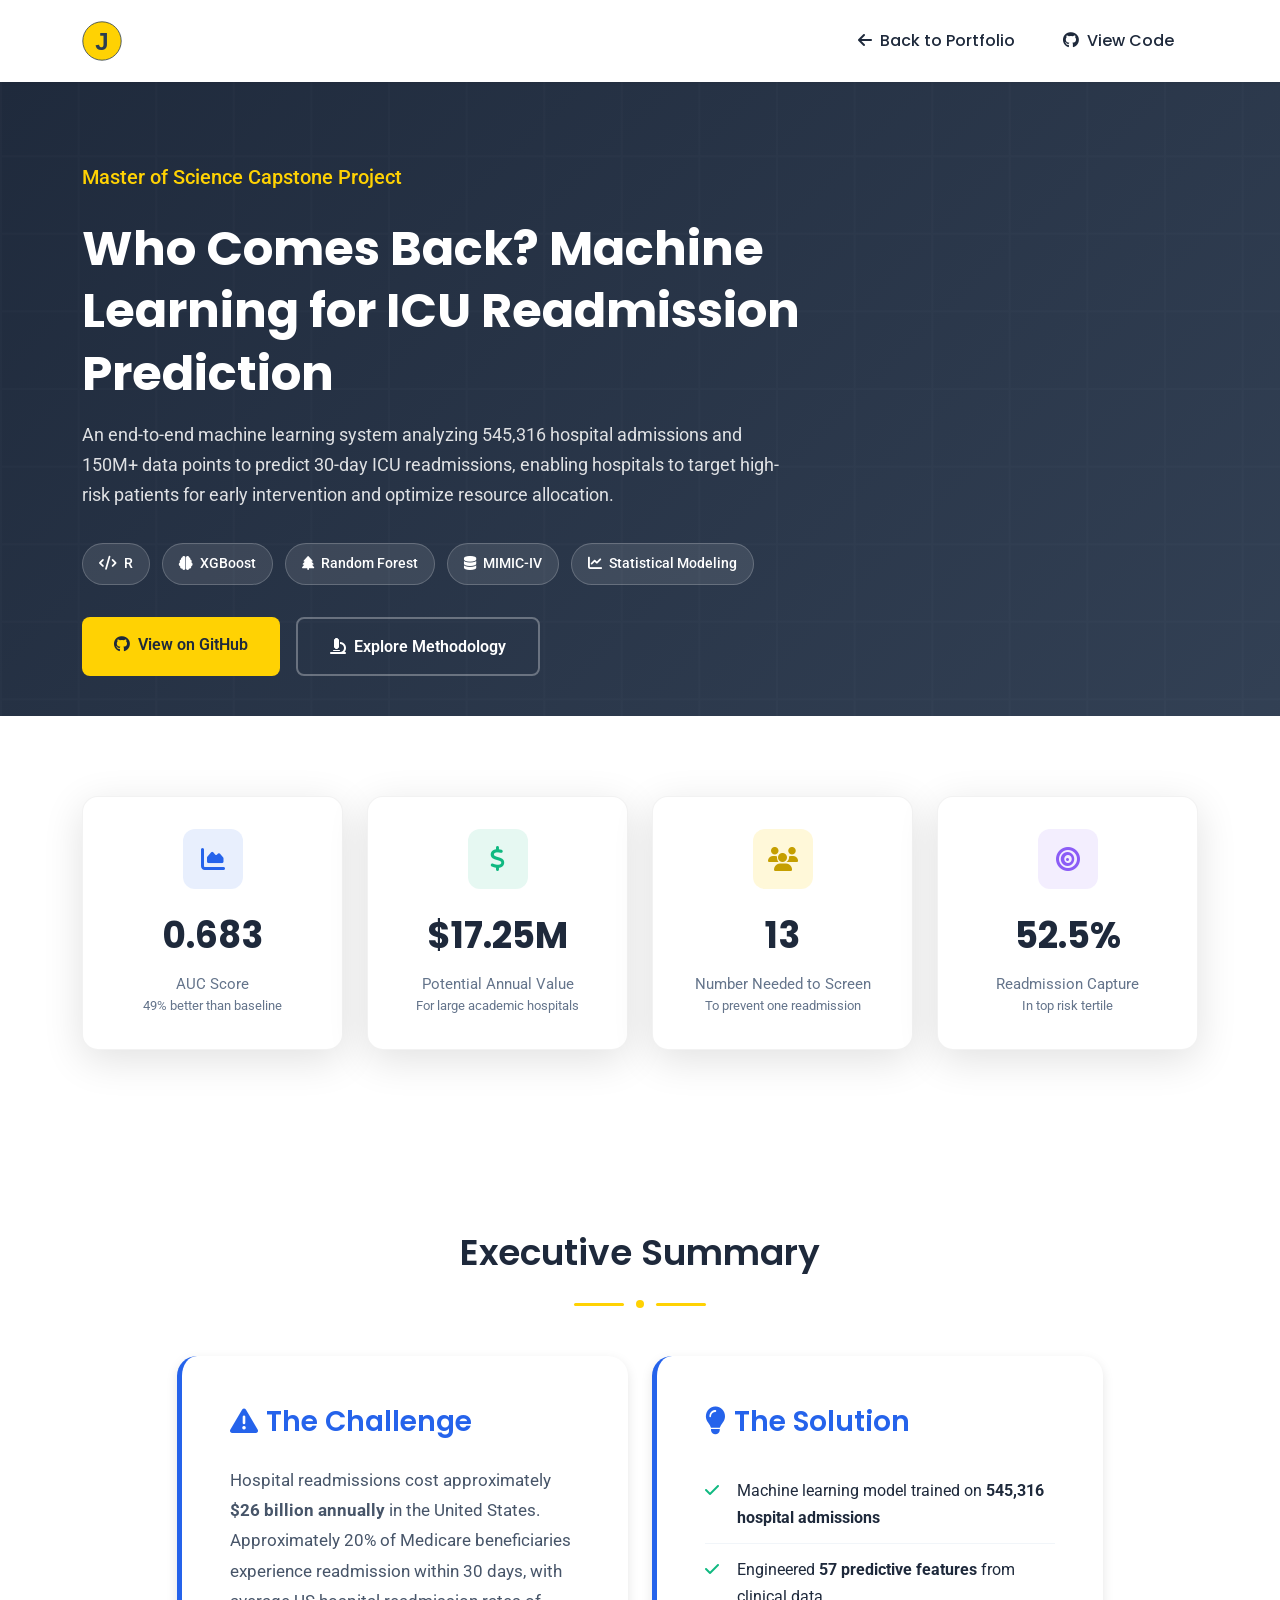
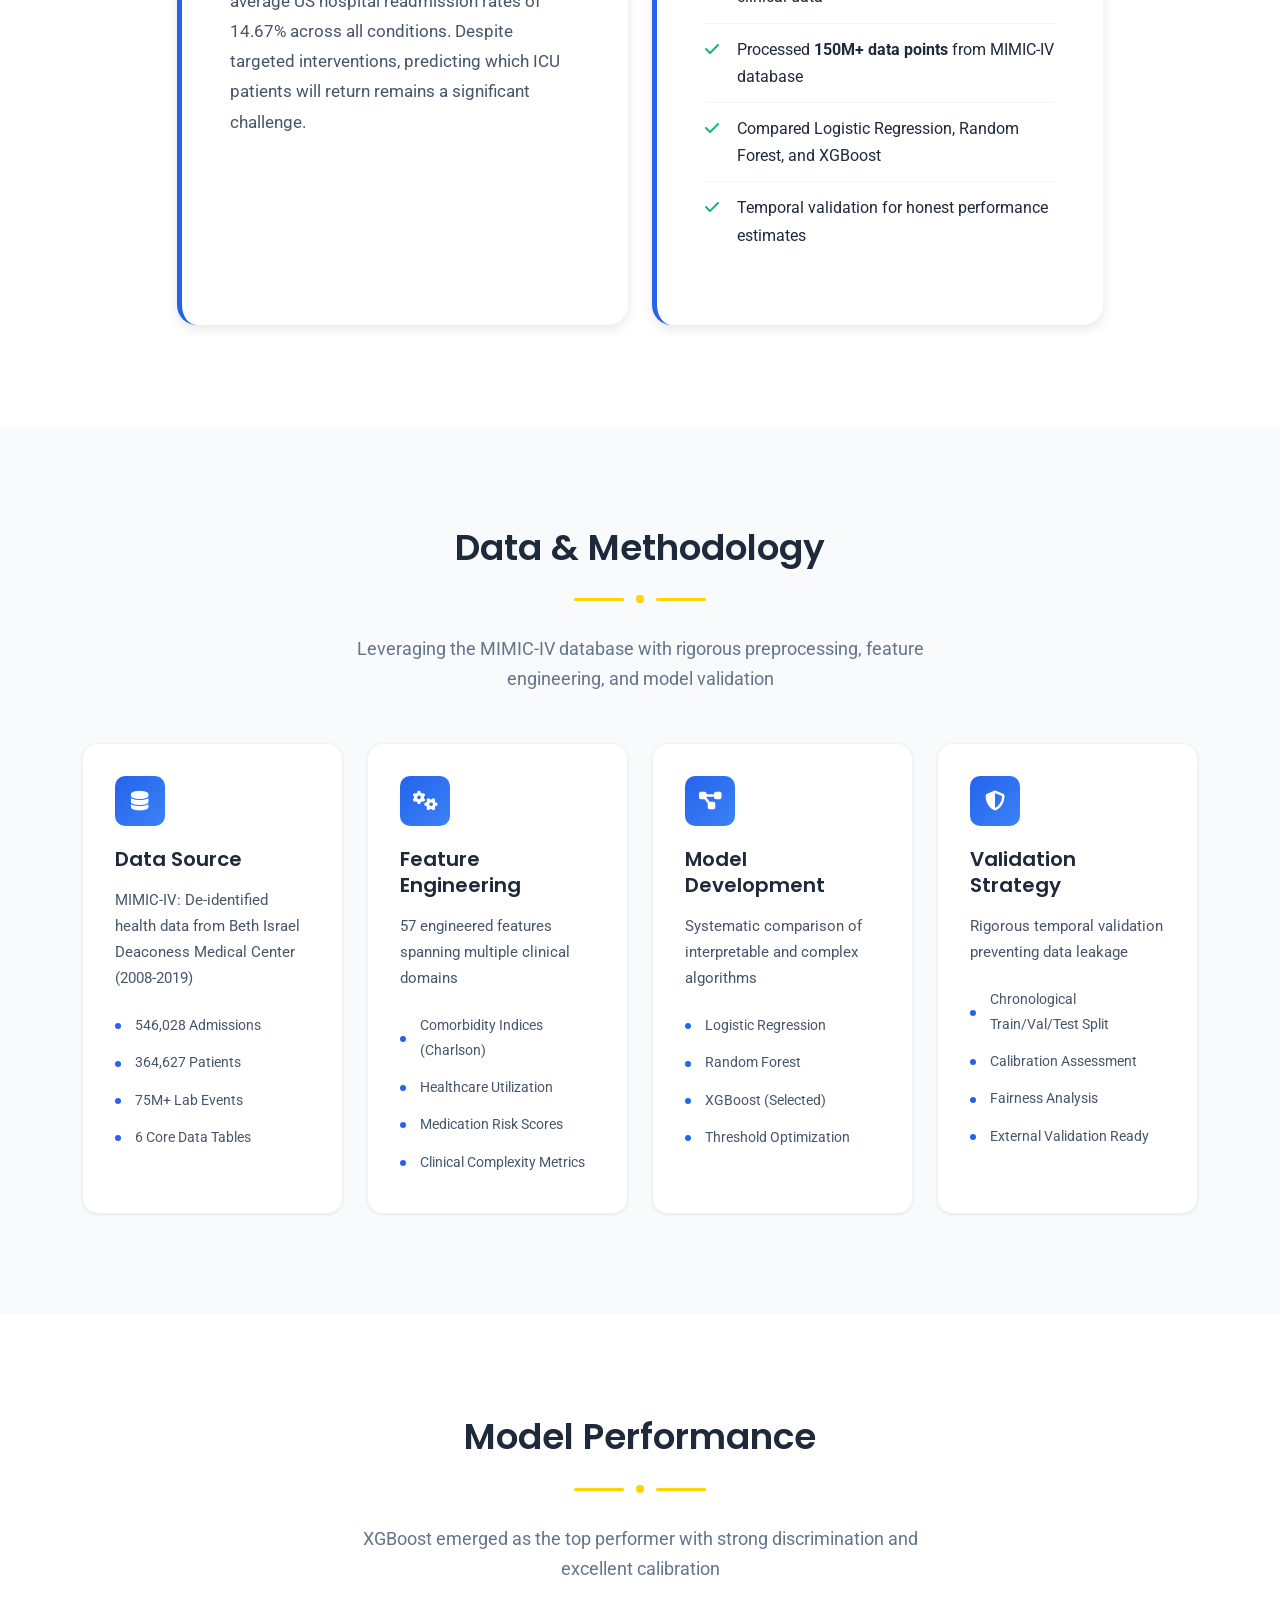
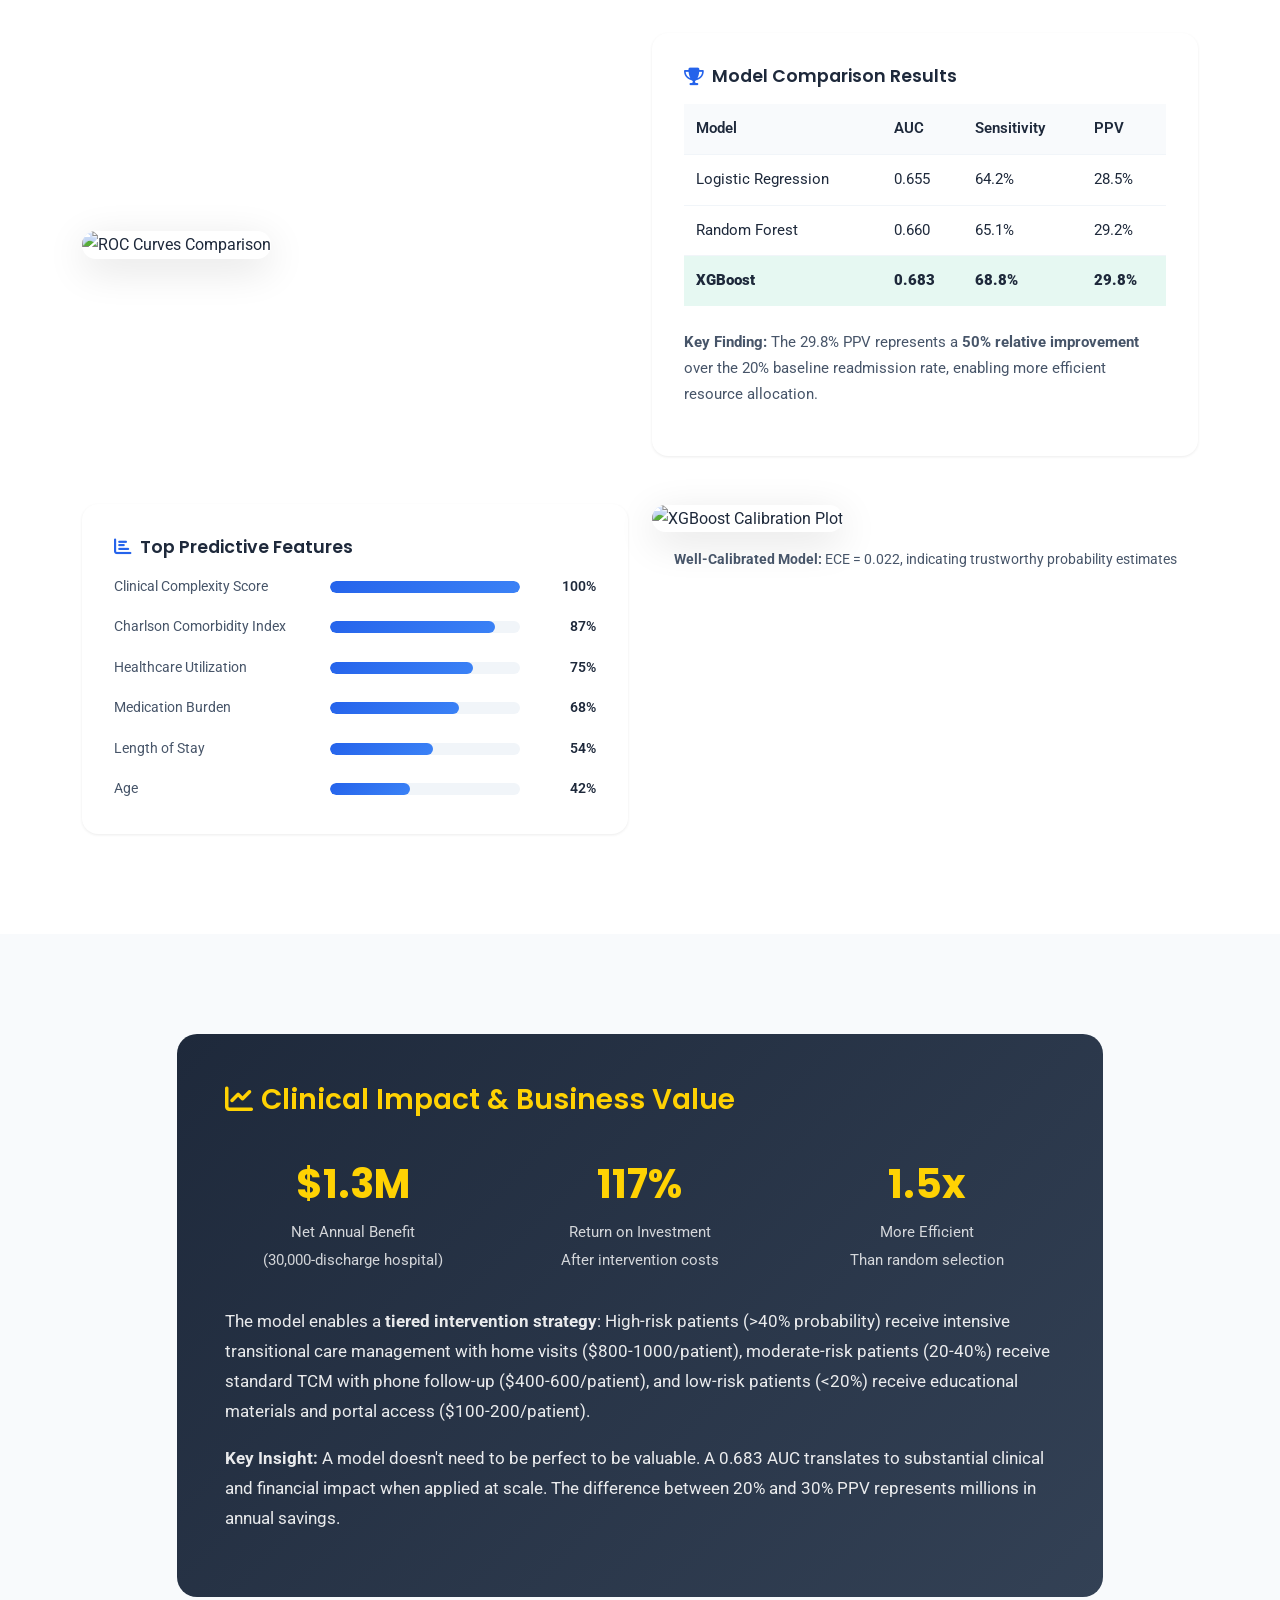
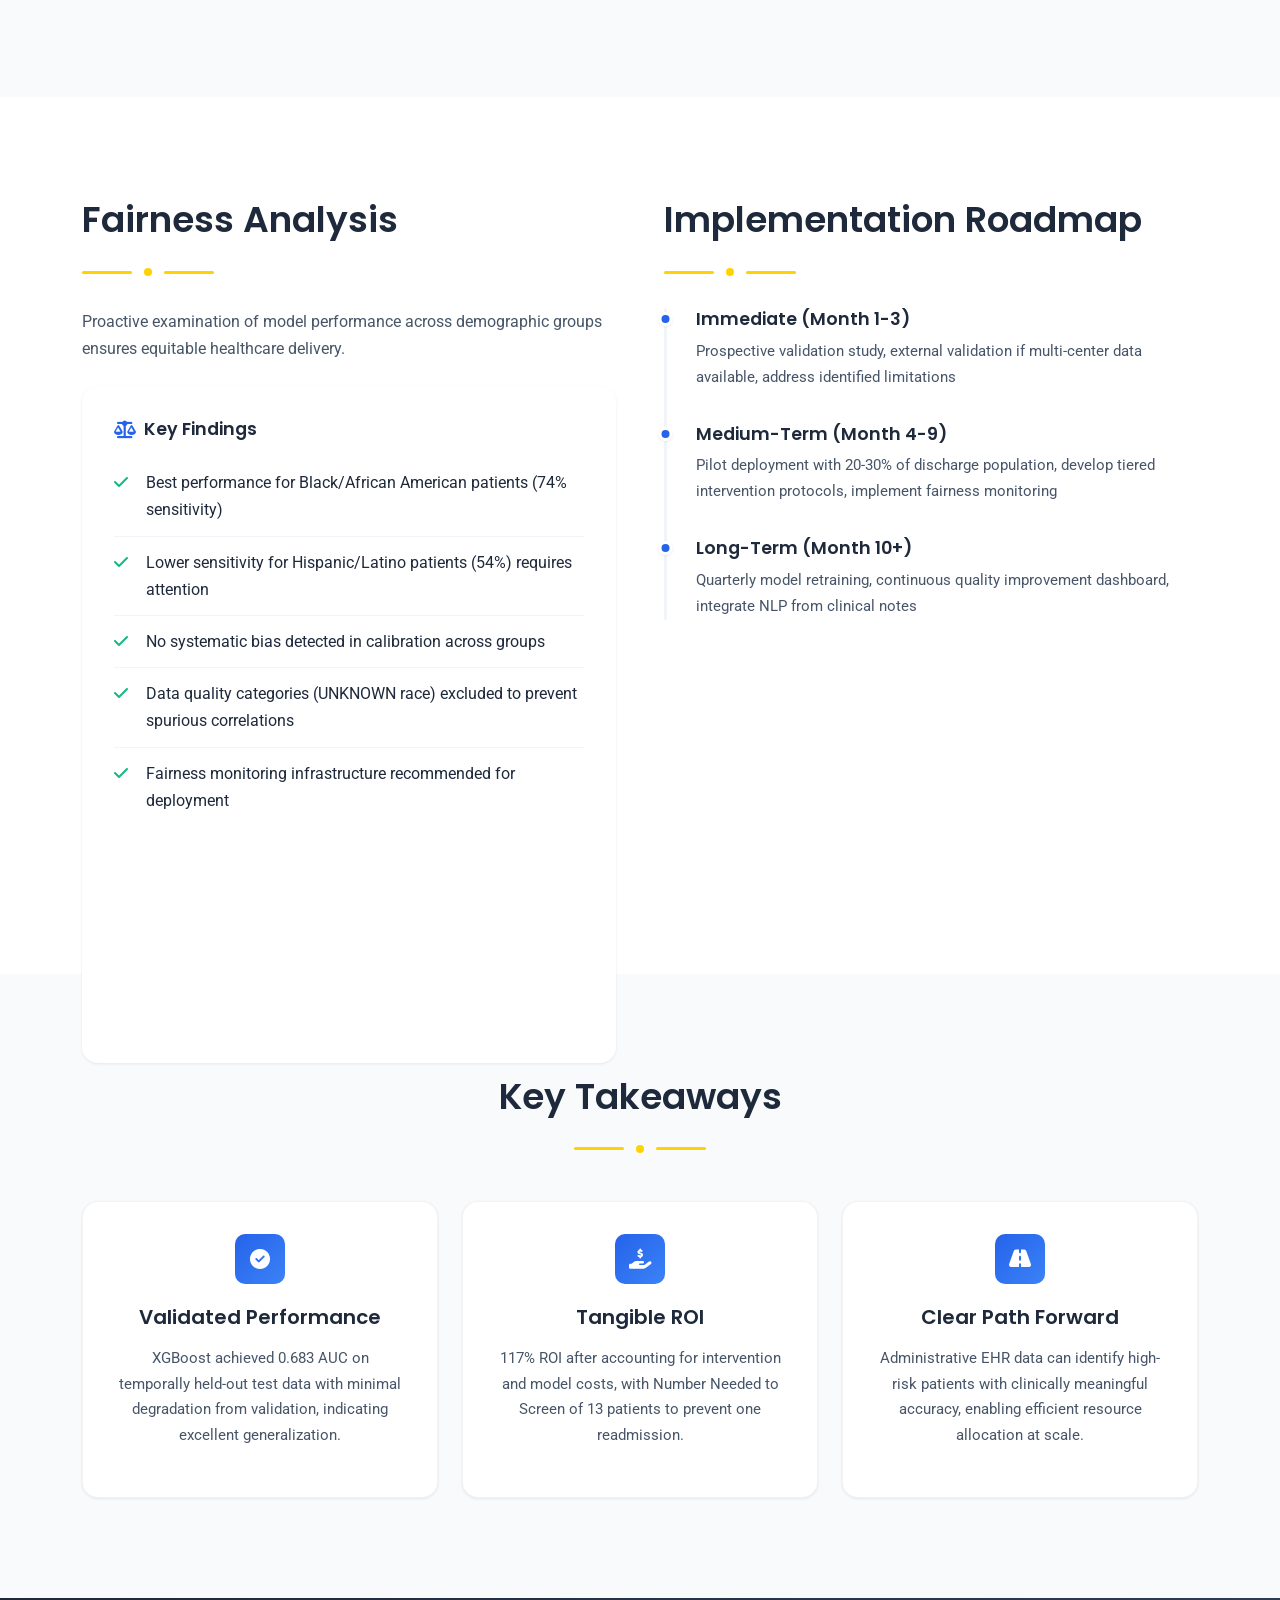
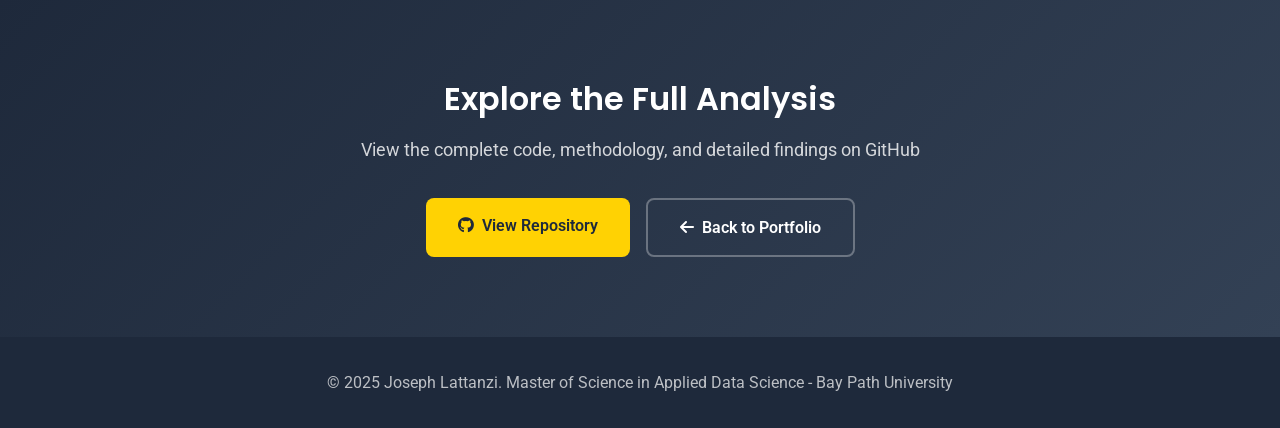
==== icu-readmission.html @ b8574293 "Portfolio site with all projects ICU Readmission Prediction, NFL Survivor Pool Optimizer, Box Box F1" ====
<!DOCTYPE html>
<html lang="en">
  <head>
    <meta charset="utf-8" />
    <meta name="viewport" content="width=device-width, initial-scale=1, shrink-to-fit=no" />
    <meta name="description" content="Machine Learning for ICU Readmission Prediction - A comprehensive analysis using MIMIC-IV data to predict 30-day hospital readmissions with XGBoost, delivering $17.25M potential annual value.">
    <meta name="author" content="Joseph Lattanzi">
    <link rel="icon" type="image/svg+xml" href="logo.svg" />
    <title>ICU Readmission Prediction | Joseph Lattanzi</title>

    <!-- Bootstrap CSS -->
    <link href="https://cdn.jsdelivr.net/npm/bootstrap@5.3.0/dist/css/bootstrap.min.css" rel="stylesheet" />

    <!-- Font Awesome -->
    <link rel="stylesheet" href="https://cdnjs.cloudflare.com/ajax/libs/font-awesome/6.4.0/css/all.min.css" />

    <!-- Google Fonts -->
    <link href="https://fonts.googleapis.com/css2?family=Poppins:wght@400;500;600;700&family=Roboto:wght@300;400;500&display=swap" rel="stylesheet" />

    <style>
      :root {
        --primary-color: #ffd203;
        --secondary-color: #2563eb;
        --accent-color: #10b981;
        --text-dark: #1e293b;
        --text-medium: #475569;
        --text-light: #64748b;
        --bg-light: #f8fafc;
        --bg-gray: #f1f5f9;
        --white: #ffffff;
        --gradient-primary: linear-gradient(135deg, #1e293b 0%, #334155 100%);
        --gradient-accent: linear-gradient(135deg, #2563eb 0%, #3b82f6 100%);
        --shadow-sm: 0 1px 3px rgba(0,0,0,0.08);
        --shadow-md: 0 4px 12px rgba(0,0,0,0.1);
        --shadow-lg: 0 10px 40px rgba(0,0,0,0.12);
        --transition: all 0.3s ease;
      }

      * {
        margin: 0;
        padding: 0;
        box-sizing: border-box;
      }

      body {
        font-family: 'Roboto', sans-serif;
        font-size: 16px;
        line-height: 1.7;
        color: var(--text-dark);
        background-color: var(--white);
      }

      h1, h2, h3, h4, h5, h6 {
        font-family: 'Poppins', sans-serif;
        font-weight: 600;
        line-height: 1.3;
      }

      a {
        text-decoration: none;
        color: var(--secondary-color);
        transition: var(--transition);
      }

      a:hover {
        color: var(--primary-color);
      }

      /* Navigation */
      .navbar {
        padding: 1rem 0;
        background: var(--white);
        box-shadow: var(--shadow-sm);
        position: fixed;
        width: 100%;
        top: 0;
        z-index: 1000;
      }

      .navbar-brand img {
        height: 40px;
      }

      .nav-link {
        font-family: 'Poppins', sans-serif;
        font-weight: 500;
        color: var(--text-dark) !important;
        margin: 0 0.5rem;
        padding: 0.5rem 1rem !important;
        border-radius: 8px;
        transition: var(--transition);
      }

      .nav-link:hover {
        background: var(--bg-light);
        color: var(--secondary-color) !important;
      }

      /* Hero Section */
      .hero {
        background: var(--gradient-primary);
        padding: 160px 0 100px;
        position: relative;
        overflow: hidden;
      }

      .hero::before {
        content: '';
        position: absolute;
        top: 0;
        left: 0;
        right: 0;
        bottom: 0;
        background: url('data:image/svg+xml,<svg xmlns="http://www.w3.org/2000/svg" viewBox="0 0 100 100"><defs><pattern id="grid" width="10" height="10" patternUnits="userSpaceOnUse"><path d="M 10 0 L 0 0 0 10" fill="none" stroke="rgba(255,255,255,0.03)" stroke-width="0.5"/></pattern></defs><rect width="100" height="100" fill="url(%23grid)"/></svg>');
        opacity: 0.5;
      }

      .hero-content {
        position: relative;
        z-index: 1;
      }

      .hero h1 {
        font-size: 3rem;
        font-weight: 700;
        color: var(--white);
        margin-bottom: 1rem;
      }

      .hero .subtitle {
        font-size: 1.25rem;
        color: var(--primary-color);
        font-weight: 500;
        margin-bottom: 1.5rem;
      }

      .hero p {
        font-size: 1.1rem;
        color: rgba(255,255,255,0.85);
        max-width: 700px;
        margin-bottom: 2rem;
      }

      .tech-badges {
        display: flex;
        flex-wrap: wrap;
        gap: 0.75rem;
        margin-bottom: 2rem;
      }

      .tech-badge {
        background: rgba(255,255,255,0.1);
        border: 1px solid rgba(255,255,255,0.2);
        color: var(--white);
        padding: 0.5rem 1rem;
        border-radius: 50px;
        font-size: 0.875rem;
        font-weight: 500;
      }

      .hero-buttons {
        display: flex;
        flex-wrap: wrap;
        gap: 1rem;
      }

      .btn-primary-custom {
        background: var(--primary-color);
        color: var(--text-dark);
        padding: 0.875rem 2rem;
        border-radius: 8px;
        font-weight: 600;
        border: none;
        transition: var(--transition);
      }

      .btn-primary-custom:hover {
        background: #e6bd00;
        color: var(--text-dark);
        transform: translateY(-2px);
        box-shadow: 0 4px 12px rgba(255,210,3,0.4);
      }

      .btn-outline-custom {
        background: transparent;
        color: var(--white);
        padding: 0.875rem 2rem;
        border-radius: 8px;
        font-weight: 600;
        border: 2px solid rgba(255,255,255,0.3);
        transition: var(--transition);
      }

      .btn-outline-custom:hover {
        background: rgba(255,255,255,0.1);
        color: var(--white);
        border-color: rgba(255,255,255,0.5);
      }

      /* Key Metrics Section */
      .metrics-section {
        padding: 80px 0;
        background: var(--white);
        margin-top: -60px;
        position: relative;
        z-index: 10;
      }

      .metrics-grid {
        display: grid;
        grid-template-columns: repeat(4, 1fr);
        gap: 1.5rem;
      }

      .metric-card {
        background: var(--white);
        border-radius: 16px;
        padding: 2rem;
        text-align: center;
        box-shadow: var(--shadow-lg);
        transition: var(--transition);
        border: 1px solid rgba(0,0,0,0.05);
      }

      .metric-card:hover {
        transform: translateY(-5px);
        box-shadow: 0 20px 50px rgba(0,0,0,0.15);
      }

      .metric-icon {
        width: 60px;
        height: 60px;
        border-radius: 12px;
        display: flex;
        align-items: center;
        justify-content: center;
        margin: 0 auto 1rem;
        font-size: 1.5rem;
      }

      .metric-icon.blue { background: rgba(37,99,235,0.1); color: var(--secondary-color); }
      .metric-icon.green { background: rgba(16,185,129,0.1); color: var(--accent-color); }
      .metric-icon.yellow { background: rgba(255,210,3,0.15); color: #c59f00; }
      .metric-icon.purple { background: rgba(139,92,246,0.1); color: #8b5cf6; }

      .metric-value {
        font-family: 'Poppins', sans-serif;
        font-size: 2.25rem;
        font-weight: 700;
        color: var(--text-dark);
        margin-bottom: 0.5rem;
      }

      .metric-label {
        font-size: 0.95rem;
        color: var(--text-light);
        line-height: 1.4;
      }

      /* Section Styles */
      .section {
        padding: 100px 0;
      }

      .section-alt {
        background: var(--bg-light);
      }

      .section-title {
        font-size: 2.25rem;
        color: var(--text-dark);
        margin-bottom: 1rem;
      }

      .section-subtitle {
        font-size: 1.1rem;
        color: var(--text-light);
        max-width: 600px;
        margin-bottom: 3rem;
      }

      .title-divider {
        display: flex;
        align-items: center;
        gap: 0.75rem;
        margin: 1.5rem 0 2rem;
      }

      .divider-line {
        width: 50px;
        height: 3px;
        background: var(--primary-color);
        border-radius: 2px;
      }

      .divider-dot {
        width: 8px;
        height: 8px;
        background: var(--primary-color);
        border-radius: 50%;
      }

      /* Executive Summary */
      .summary-card {
        background: var(--white);
        border-radius: 20px;
        padding: 3rem;
        box-shadow: var(--shadow-md);
        border-left: 5px solid var(--secondary-color);
      }

      .summary-card h3 {
        color: var(--secondary-color);
        margin-bottom: 1.5rem;
      }

      .summary-list {
        list-style: none;
        padding: 0;
      }

      .summary-list li {
        padding: 0.75rem 0;
        padding-left: 2rem;
        position: relative;
        border-bottom: 1px solid var(--bg-gray);
      }

      .summary-list li:last-child {
        border-bottom: none;
      }

      .summary-list li::before {
        content: '\f00c';
        font-family: 'Font Awesome 6 Free';
        font-weight: 900;
        position: absolute;
        left: 0;
        color: var(--accent-color);
      }

      /* Methodology Cards */
      .method-card {
        background: var(--white);
        border-radius: 16px;
        padding: 2rem;
        height: 100%;
        box-shadow: var(--shadow-sm);
        transition: var(--transition);
        border: 1px solid rgba(0,0,0,0.05);
      }

      .method-card:hover {
        box-shadow: var(--shadow-md);
        transform: translateY(-3px);
      }

      .method-icon {
        width: 50px;
        height: 50px;
        border-radius: 10px;
        display: flex;
        align-items: center;
        justify-content: center;
        margin-bottom: 1.25rem;
        font-size: 1.25rem;
        background: var(--gradient-accent);
        color: var(--white);
      }

      .method-card h4 {
        font-size: 1.25rem;
        margin-bottom: 1rem;
        color: var(--text-dark);
      }

      .method-card p {
        color: var(--text-medium);
        font-size: 0.95rem;
        margin-bottom: 1rem;
      }

      .method-list {
        list-style: none;
        padding: 0;
        margin: 0;
      }

      .method-list li {
        padding: 0.4rem 0;
        font-size: 0.9rem;
        color: var(--text-medium);
        padding-left: 1.25rem;
        position: relative;
      }

      .method-list li::before {
        content: '';
        position: absolute;
        left: 0;
        top: 50%;
        transform: translateY(-50%);
        width: 6px;
        height: 6px;
        border-radius: 50%;
        background: var(--secondary-color);
      }

      /* Results Section */
      .results-image {
        border-radius: 16px;
        box-shadow: var(--shadow-lg);
        width: 100%;
        transition: var(--transition);
      }

      .results-image:hover {
        transform: scale(1.02);
      }

      .results-card {
        background: var(--white);
        border-radius: 16px;
        padding: 2rem;
        box-shadow: var(--shadow-sm);
        height: 100%;
      }

      .results-card h4 {
        font-size: 1.1rem;
        color: var(--text-dark);
        margin-bottom: 1rem;
        display: flex;
        align-items: center;
        gap: 0.5rem;
      }

      .results-card h4 i {
        color: var(--secondary-color);
      }

      .comparison-table {
        width: 100%;
        border-collapse: collapse;
      }

      .comparison-table th,
      .comparison-table td {
        padding: 0.75rem;
        text-align: left;
        border-bottom: 1px solid var(--bg-gray);
        font-size: 0.95rem;
      }

      .comparison-table th {
        font-weight: 600;
        color: var(--text-dark);
        background: var(--bg-light);
      }

      .comparison-table tr:last-child td {
        border-bottom: none;
      }

      .comparison-table .highlight {
        background: rgba(16,185,129,0.1);
        font-weight: 600;
      }

      /* Business Value */
      .value-card {
        background: var(--gradient-primary);
        border-radius: 20px;
        padding: 3rem;
        color: var(--white);
      }

      .value-card h3 {
        color: var(--primary-color);
        margin-bottom: 2rem;
      }

      .value-stats {
        display: grid;
        grid-template-columns: repeat(3, 1fr);
        gap: 2rem;
        margin-bottom: 2rem;
      }

      .value-stat {
        text-align: center;
      }

      .value-stat .number {
        font-family: 'Poppins', sans-serif;
        font-size: 2.5rem;
        font-weight: 700;
        color: var(--primary-color);
        display: block;
      }

      .value-stat .label {
        font-size: 0.95rem;
        color: rgba(255,255,255,0.8);
      }

      .value-description {
        color: rgba(255,255,255,0.9);
        font-size: 1.05rem;
        line-height: 1.8;
      }

      /* Features Section */
      .feature-importance {
        display: flex;
        flex-direction: column;
        gap: 1rem;
      }

      .feature-item {
        display: flex;
        align-items: center;
        gap: 1rem;
      }

      .feature-bar-container {
        flex: 1;
        height: 12px;
        background: var(--bg-gray);
        border-radius: 6px;
        overflow: hidden;
      }

      .feature-bar {
        height: 100%;
        background: var(--gradient-accent);
        border-radius: 6px;
        transition: width 1s ease;
      }

      .feature-name {
        width: 200px;
        font-size: 0.9rem;
        color: var(--text-medium);
      }

      .feature-value {
        width: 60px;
        text-align: right;
        font-weight: 600;
        font-size: 0.9rem;
        color: var(--text-dark);
      }

      /* Timeline */
      .timeline {
        position: relative;
        padding-left: 2rem;
      }

      .timeline::before {
        content: '';
        position: absolute;
        left: 0;
        top: 0;
        bottom: 0;
        width: 3px;
        background: var(--bg-gray);
        border-radius: 3px;
      }

      .timeline-item {
        position: relative;
        padding-bottom: 2rem;
      }

      .timeline-item:last-child {
        padding-bottom: 0;
      }

      .timeline-item::before {
        content: '';
        position: absolute;
        left: -2rem;
        top: 0.25rem;
        width: 14px;
        height: 14px;
        border-radius: 50%;
        background: var(--secondary-color);
        border: 3px solid var(--white);
        box-shadow: var(--shadow-sm);
        transform: translateX(-5.5px);
      }

      .timeline-item h4 {
        font-size: 1.1rem;
        margin-bottom: 0.5rem;
        color: var(--text-dark);
      }

      .timeline-item p {
        color: var(--text-medium);
        font-size: 0.95rem;
        margin: 0;
      }

      /* CTA Section */
      .cta-section {
        background: var(--gradient-primary);
        padding: 80px 0;
        text-align: center;
      }

      .cta-section h2 {
        color: var(--white);
        font-size: 2rem;
        margin-bottom: 1rem;
      }

      .cta-section p {
        color: rgba(255,255,255,0.8);
        font-size: 1.1rem;
        margin-bottom: 2rem;
      }

      .cta-buttons {
        display: flex;
        justify-content: center;
        gap: 1rem;
        flex-wrap: wrap;
      }

      /* Footer */
      .footer {
        background: var(--text-dark);
        padding: 2rem 0;
        text-align: center;
      }

      .footer p {
        color: rgba(255,255,255,0.7);
        margin: 0;
      }

      /* Responsive */
      @media (max-width: 991px) {
        .hero h1 { font-size: 2.5rem; }
        .metrics-grid { grid-template-columns: repeat(2, 1fr); }
        .value-stats { grid-template-columns: 1fr; gap: 1.5rem; }
      }

      @media (max-width: 767px) {
        .hero { padding: 140px 0 80px; }
        .hero h1 { font-size: 2rem; }
        .hero p { font-size: 1rem; }
        .section { padding: 60px 0; }
        .section-title { font-size: 1.75rem; }
        .metrics-grid { grid-template-columns: 1fr; }
        .metric-card { padding: 1.5rem; }
        .metric-value { font-size: 1.75rem; }
        .summary-card { padding: 2rem; }
        .feature-name { width: 140px; font-size: 0.8rem; }
      }

      /* Scroll animations */
      .fade-in {
        opacity: 0;
        transform: translateY(20px);
        transition: opacity 0.6s ease, transform 0.6s ease;
      }

      .fade-in.visible {
        opacity: 1;
        transform: translateY(0);
      }
    </style>
  </head>

  <body>
    <!-- Navigation -->
    <nav class="navbar navbar-expand-lg">
      <div class="container">
        <a class="navbar-brand" href="/">
          <img src="logo.svg" alt="Joseph Lattanzi" />
        </a>
        <button class="navbar-toggler" type="button" data-bs-toggle="collapse" data-bs-target="#navbarNav">
          <span class="navbar-toggler-icon"></span>
        </button>
        <div class="collapse navbar-collapse" id="navbarNav">
          <ul class="navbar-nav ms-auto">
            <li class="nav-item">
              <a class="nav-link" href="/"><i class="fas fa-arrow-left me-1"></i> Back to Portfolio</a>
            </li>
            <li class="nav-item">
              <a class="nav-link" href="https://github.com/jlattanzi4/icu-readmission-prediction" target="_blank">
                <i class="fab fa-github me-1"></i> View Code
              </a>
            </li>
          </ul>
        </div>
      </div>
    </nav>

    <!-- Hero Section -->
    <section class="hero">
      <div class="container">
        <div class="row align-items-center">
          <div class="col-lg-8 hero-content">
            <p class="subtitle">Master of Science Capstone Project</p>
            <h1>Who Comes Back? Machine Learning for ICU Readmission Prediction</h1>
            <p>
              An end-to-end machine learning system analyzing 545,316 hospital admissions and 150M+ data points
              to predict 30-day ICU readmissions, enabling hospitals to target high-risk patients for early
              intervention and optimize resource allocation.
            </p>
            <div class="tech-badges">
              <span class="tech-badge"><i class="fas fa-code me-1"></i> R</span>
              <span class="tech-badge"><i class="fas fa-brain me-1"></i> XGBoost</span>
              <span class="tech-badge"><i class="fas fa-tree me-1"></i> Random Forest</span>
              <span class="tech-badge"><i class="fas fa-database me-1"></i> MIMIC-IV</span>
              <span class="tech-badge"><i class="fas fa-chart-line me-1"></i> Statistical Modeling</span>
            </div>
            <div class="hero-buttons">
              <a href="https://github.com/jlattanzi4/icu-readmission-prediction" target="_blank" class="btn-primary-custom">
                <i class="fab fa-github me-2"></i>View on GitHub
              </a>
              <a href="#methodology" class="btn-outline-custom">
                <i class="fas fa-microscope me-2"></i>Explore Methodology
              </a>
            </div>
          </div>
        </div>
      </div>
    </section>

    <!-- Key Metrics -->
    <section class="metrics-section">
      <div class="container">
        <div class="metrics-grid">
          <div class="metric-card fade-in">
            <div class="metric-icon blue">
              <i class="fas fa-chart-area"></i>
            </div>
            <div class="metric-value">0.683</div>
            <div class="metric-label">AUC Score<br><small>49% better than baseline</small></div>
          </div>
          <div class="metric-card fade-in">
            <div class="metric-icon green">
              <i class="fas fa-dollar-sign"></i>
            </div>
            <div class="metric-value">$17.25M</div>
            <div class="metric-label">Potential Annual Value<br><small>For large academic hospitals</small></div>
          </div>
          <div class="metric-card fade-in">
            <div class="metric-icon yellow">
              <i class="fas fa-users"></i>
            </div>
            <div class="metric-value">13</div>
            <div class="metric-label">Number Needed to Screen<br><small>To prevent one readmission</small></div>
          </div>
          <div class="metric-card fade-in">
            <div class="metric-icon purple">
              <i class="fas fa-bullseye"></i>
            </div>
            <div class="metric-value">52.5%</div>
            <div class="metric-label">Readmission Capture<br><small>In top risk tertile</small></div>
          </div>
        </div>
      </div>
    </section>

    <!-- Executive Summary -->
    <section class="section" id="summary">
      <div class="container">
        <div class="row justify-content-center">
          <div class="col-lg-10">
            <div class="text-center mb-5">
              <h2 class="section-title">Executive Summary</h2>
              <div class="title-divider justify-content-center">
                <span class="divider-line"></span>
                <span class="divider-dot"></span>
                <span class="divider-line"></span>
              </div>
            </div>

            <div class="row g-4">
              <div class="col-lg-6">
                <div class="summary-card h-100">
                  <h3><i class="fas fa-exclamation-triangle me-2"></i>The Challenge</h3>
                  <p style="color: var(--text-medium); font-size: 1.05rem; line-height: 1.8;">
                    Hospital readmissions cost approximately <strong>$26 billion annually</strong> in the United States.
                    Approximately 20% of Medicare beneficiaries experience readmission within 30 days, with average
                    US hospital readmission rates of 14.67% across all conditions. Despite targeted interventions,
                    predicting which ICU patients will return remains a significant challenge.
                  </p>
                </div>
              </div>
              <div class="col-lg-6">
                <div class="summary-card h-100">
                  <h3><i class="fas fa-lightbulb me-2"></i>The Solution</h3>
                  <ul class="summary-list">
                    <li>Machine learning model trained on <strong>545,316 hospital admissions</strong></li>
                    <li>Engineered <strong>57 predictive features</strong> from clinical data</li>
                    <li>Processed <strong>150M+ data points</strong> from MIMIC-IV database</li>
                    <li>Compared Logistic Regression, Random Forest, and XGBoost</li>
                    <li>Temporal validation for honest performance estimates</li>
                  </ul>
                </div>
              </div>
            </div>
          </div>
        </div>
      </div>
    </section>

    <!-- Data & Methodology -->
    <section class="section section-alt" id="methodology">
      <div class="container">
        <div class="text-center mb-5">
          <h2 class="section-title">Data & Methodology</h2>
          <div class="title-divider justify-content-center">
            <span class="divider-line"></span>
            <span class="divider-dot"></span>
            <span class="divider-line"></span>
          </div>
          <p class="section-subtitle mx-auto">
            Leveraging the MIMIC-IV database with rigorous preprocessing, feature engineering, and model validation
          </p>
        </div>

        <div class="row g-4">
          <div class="col-lg-3 col-md-6">
            <div class="method-card">
              <div class="method-icon">
                <i class="fas fa-database"></i>
              </div>
              <h4>Data Source</h4>
              <p>MIMIC-IV: De-identified health data from Beth Israel Deaconess Medical Center (2008-2019)</p>
              <ul class="method-list">
                <li>546,028 Admissions</li>
                <li>364,627 Patients</li>
                <li>75M+ Lab Events</li>
                <li>6 Core Data Tables</li>
              </ul>
            </div>
          </div>
          <div class="col-lg-3 col-md-6">
            <div class="method-card">
              <div class="method-icon">
                <i class="fas fa-cogs"></i>
              </div>
              <h4>Feature Engineering</h4>
              <p>57 engineered features spanning multiple clinical domains</p>
              <ul class="method-list">
                <li>Comorbidity Indices (Charlson)</li>
                <li>Healthcare Utilization</li>
                <li>Medication Risk Scores</li>
                <li>Clinical Complexity Metrics</li>
              </ul>
            </div>
          </div>
          <div class="col-lg-3 col-md-6">
            <div class="method-card">
              <div class="method-icon">
                <i class="fas fa-project-diagram"></i>
              </div>
              <h4>Model Development</h4>
              <p>Systematic comparison of interpretable and complex algorithms</p>
              <ul class="method-list">
                <li>Logistic Regression</li>
                <li>Random Forest</li>
                <li>XGBoost (Selected)</li>
                <li>Threshold Optimization</li>
              </ul>
            </div>
          </div>
          <div class="col-lg-3 col-md-6">
            <div class="method-card">
              <div class="method-icon">
                <i class="fas fa-shield-alt"></i>
              </div>
              <h4>Validation Strategy</h4>
              <p>Rigorous temporal validation preventing data leakage</p>
              <ul class="method-list">
                <li>Chronological Train/Val/Test Split</li>
                <li>Calibration Assessment</li>
                <li>Fairness Analysis</li>
                <li>External Validation Ready</li>
              </ul>
            </div>
          </div>
        </div>
      </div>
    </section>

    <!-- Model Results -->
    <section class="section" id="results">
      <div class="container">
        <div class="text-center mb-5">
          <h2 class="section-title">Model Performance</h2>
          <div class="title-divider justify-content-center">
            <span class="divider-line"></span>
            <span class="divider-dot"></span>
            <span class="divider-line"></span>
          </div>
          <p class="section-subtitle mx-auto">
            XGBoost emerged as the top performer with strong discrimination and excellent calibration
          </p>
        </div>

        <div class="row g-4 align-items-center mb-5">
          <div class="col-lg-6">
            <img src="https://raw.githubusercontent.com/jlattanzi4/icu-readmission-prediction/main/ROC_curves.png"
                 alt="ROC Curves Comparison" class="results-image">
          </div>
          <div class="col-lg-6">
            <div class="results-card">
              <h4><i class="fas fa-trophy"></i> Model Comparison Results</h4>
              <table class="comparison-table">
                <thead>
                  <tr>
                    <th>Model</th>
                    <th>AUC</th>
                    <th>Sensitivity</th>
                    <th>PPV</th>
                  </tr>
                </thead>
                <tbody>
                  <tr>
                    <td>Logistic Regression</td>
                    <td>0.655</td>
                    <td>64.2%</td>
                    <td>28.5%</td>
                  </tr>
                  <tr>
                    <td>Random Forest</td>
                    <td>0.660</td>
                    <td>65.1%</td>
                    <td>29.2%</td>
                  </tr>
                  <tr class="highlight">
                    <td><strong>XGBoost</strong></td>
                    <td><strong>0.683</strong></td>
                    <td><strong>68.8%</strong></td>
                    <td><strong>29.8%</strong></td>
                  </tr>
                </tbody>
              </table>
              <p style="margin-top: 1.5rem; color: var(--text-medium); font-size: 0.95rem;">
                <strong>Key Finding:</strong> The 29.8% PPV represents a <strong>50% relative improvement</strong>
                over the 20% baseline readmission rate, enabling more efficient resource allocation.
              </p>
            </div>
          </div>
        </div>

        <div class="row g-4">
          <div class="col-lg-6">
            <div class="results-card">
              <h4><i class="fas fa-chart-bar"></i> Top Predictive Features</h4>
              <div class="feature-importance">
                <div class="feature-item">
                  <span class="feature-name">Clinical Complexity Score</span>
                  <div class="feature-bar-container">
                    <div class="feature-bar" style="width: 100%;"></div>
                  </div>
                  <span class="feature-value">100%</span>
                </div>
                <div class="feature-item">
                  <span class="feature-name">Charlson Comorbidity Index</span>
                  <div class="feature-bar-container">
                    <div class="feature-bar" style="width: 87%;"></div>
                  </div>
                  <span class="feature-value">87%</span>
                </div>
                <div class="feature-item">
                  <span class="feature-name">Healthcare Utilization</span>
                  <div class="feature-bar-container">
                    <div class="feature-bar" style="width: 75%;"></div>
                  </div>
                  <span class="feature-value">75%</span>
                </div>
                <div class="feature-item">
                  <span class="feature-name">Medication Burden</span>
                  <div class="feature-bar-container">
                    <div class="feature-bar" style="width: 68%;"></div>
                  </div>
                  <span class="feature-value">68%</span>
                </div>
                <div class="feature-item">
                  <span class="feature-name">Length of Stay</span>
                  <div class="feature-bar-container">
                    <div class="feature-bar" style="width: 54%;"></div>
                  </div>
                  <span class="feature-value">54%</span>
                </div>
                <div class="feature-item">
                  <span class="feature-name">Age</span>
                  <div class="feature-bar-container">
                    <div class="feature-bar" style="width: 42%;"></div>
                  </div>
                  <span class="feature-value">42%</span>
                </div>
              </div>
            </div>
          </div>
          <div class="col-lg-6">
            <img src="https://raw.githubusercontent.com/jlattanzi4/icu-readmission-prediction/main/xgboost_calibration.png"
                 alt="XGBoost Calibration Plot" class="results-image">
            <p style="margin-top: 1rem; color: var(--text-medium); font-size: 0.9rem; text-align: center;">
              <strong>Well-Calibrated Model:</strong> ECE = 0.022, indicating trustworthy probability estimates
            </p>
          </div>
        </div>
      </div>
    </section>

    <!-- Business Value -->
    <section class="section section-alt" id="value">
      <div class="container">
        <div class="row justify-content-center">
          <div class="col-lg-10">
            <div class="value-card">
              <h3><i class="fas fa-chart-line me-2"></i>Clinical Impact & Business Value</h3>
              <div class="value-stats">
                <div class="value-stat">
                  <span class="number">$1.3M</span>
                  <span class="label">Net Annual Benefit<br>(30,000-discharge hospital)</span>
                </div>
                <div class="value-stat">
                  <span class="number">117%</span>
                  <span class="label">Return on Investment<br>After intervention costs</span>
                </div>
                <div class="value-stat">
                  <span class="number">1.5x</span>
                  <span class="label">More Efficient<br>Than random selection</span>
                </div>
              </div>
              <p class="value-description">
                The model enables a <strong>tiered intervention strategy</strong>: High-risk patients (>40% probability)
                receive intensive transitional care management with home visits ($800-1000/patient), moderate-risk patients
                (20-40%) receive standard TCM with phone follow-up ($400-600/patient), and low-risk patients (<20%)
                receive educational materials and portal access ($100-200/patient).
              </p>
              <p class="value-description" style="margin-top: 1rem;">
                <strong>Key Insight:</strong> A model doesn't need to be perfect to be valuable. A 0.683 AUC translates
                to substantial clinical and financial impact when applied at scale. The difference between 20% and 30% PPV
                represents millions in annual savings.
              </p>
            </div>
          </div>
        </div>
      </div>
    </section>

    <!-- Fairness & Limitations -->
    <section class="section" id="fairness">
      <div class="container">
        <div class="row g-5">
          <div class="col-lg-6">
            <h2 class="section-title">Fairness Analysis</h2>
            <div class="title-divider">
              <span class="divider-line"></span>
              <span class="divider-dot"></span>
              <span class="divider-line"></span>
            </div>
            <p style="color: var(--text-medium); margin-bottom: 1.5rem;">
              Proactive examination of model performance across demographic groups ensures equitable healthcare delivery.
            </p>
            <div class="results-card">
              <h4><i class="fas fa-balance-scale"></i> Key Findings</h4>
              <ul class="summary-list">
                <li>Best performance for Black/African American patients (74% sensitivity)</li>
                <li>Lower sensitivity for Hispanic/Latino patients (54%) requires attention</li>
                <li>No systematic bias detected in calibration across groups</li>
                <li>Data quality categories (UNKNOWN race) excluded to prevent spurious correlations</li>
                <li>Fairness monitoring infrastructure recommended for deployment</li>
              </ul>
            </div>
          </div>
          <div class="col-lg-6">
            <h2 class="section-title">Implementation Roadmap</h2>
            <div class="title-divider">
              <span class="divider-line"></span>
              <span class="divider-dot"></span>
              <span class="divider-line"></span>
            </div>
            <div class="timeline">
              <div class="timeline-item">
                <h4>Immediate (Month 1-3)</h4>
                <p>Prospective validation study, external validation if multi-center data available, address identified limitations</p>
              </div>
              <div class="timeline-item">
                <h4>Medium-Term (Month 4-9)</h4>
                <p>Pilot deployment with 20-30% of discharge population, develop tiered intervention protocols, implement fairness monitoring</p>
              </div>
              <div class="timeline-item">
                <h4>Long-Term (Month 10+)</h4>
                <p>Quarterly model retraining, continuous quality improvement dashboard, integrate NLP from clinical notes</p>
              </div>
            </div>
          </div>
        </div>
      </div>
    </section>

    <!-- Conclusions -->
    <section class="section section-alt" id="conclusions">
      <div class="container">
        <div class="text-center mb-5">
          <h2 class="section-title">Key Takeaways</h2>
          <div class="title-divider justify-content-center">
            <span class="divider-line"></span>
            <span class="divider-dot"></span>
            <span class="divider-line"></span>
          </div>
        </div>

        <div class="row g-4 justify-content-center">
          <div class="col-lg-4 col-md-6">
            <div class="method-card text-center">
              <div class="method-icon mx-auto">
                <i class="fas fa-check-circle"></i>
              </div>
              <h4>Validated Performance</h4>
              <p>XGBoost achieved 0.683 AUC on temporally held-out test data with minimal degradation from validation, indicating excellent generalization.</p>
            </div>
          </div>
          <div class="col-lg-4 col-md-6">
            <div class="method-card text-center">
              <div class="method-icon mx-auto">
                <i class="fas fa-hand-holding-usd"></i>
              </div>
              <h4>Tangible ROI</h4>
              <p>117% ROI after accounting for intervention and model costs, with Number Needed to Screen of 13 patients to prevent one readmission.</p>
            </div>
          </div>
          <div class="col-lg-4 col-md-6">
            <div class="method-card text-center">
              <div class="method-icon mx-auto">
                <i class="fas fa-road"></i>
              </div>
              <h4>Clear Path Forward</h4>
              <p>Administrative EHR data can identify high-risk patients with clinically meaningful accuracy, enabling efficient resource allocation at scale.</p>
            </div>
          </div>
        </div>
      </div>
    </section>

    <!-- CTA Section -->
    <section class="cta-section">
      <div class="container">
        <h2>Explore the Full Analysis</h2>
        <p>View the complete code, methodology, and detailed findings on GitHub</p>
        <div class="cta-buttons">
          <a href="https://github.com/jlattanzi4/icu-readmission-prediction" target="_blank" class="btn-primary-custom">
            <i class="fab fa-github me-2"></i>View Repository
          </a>
          <a href="/" class="btn-outline-custom">
            <i class="fas fa-arrow-left me-2"></i>Back to Portfolio
          </a>
        </div>
      </div>
    </section>

    <!-- Footer -->
    <footer class="footer">
      <div class="container">
        <p>&copy; 2025 Joseph Lattanzi. Master of Science in Applied Data Science - Bay Path University</p>
      </div>
    </footer>

    <!-- Bootstrap JS -->
    <script src="https://cdn.jsdelivr.net/npm/bootstrap@5.3.0/dist/js/bootstrap.bundle.min.js"></script>

    <!-- Scroll Animation -->
    <script>
      // Fade in elements on scroll
      const fadeElements = document.querySelectorAll('.fade-in');

      const observerOptions = {
        threshold: 0.1,
        rootMargin: '0px 0px -50px 0px'
      };

      const observer = new IntersectionObserver((entries) => {
        entries.forEach(entry => {
          if (entry.isIntersecting) {
            entry.target.classList.add('visible');
          }
        });
      }, observerOptions);

      fadeElements.forEach(el => observer.observe(el));

      // Smooth scroll for anchor links
      document.querySelectorAll('a[href^="#"]').forEach(anchor => {
        anchor.addEventListener('click', function (e) {
          e.preventDefault();
          const target = document.querySelector(this.getAttribute('href'));
          if (target) {
            target.scrollIntoView({ behavior: 'smooth', block: 'start' });
          }
        });
      });
    </script>
  </body>
</html>
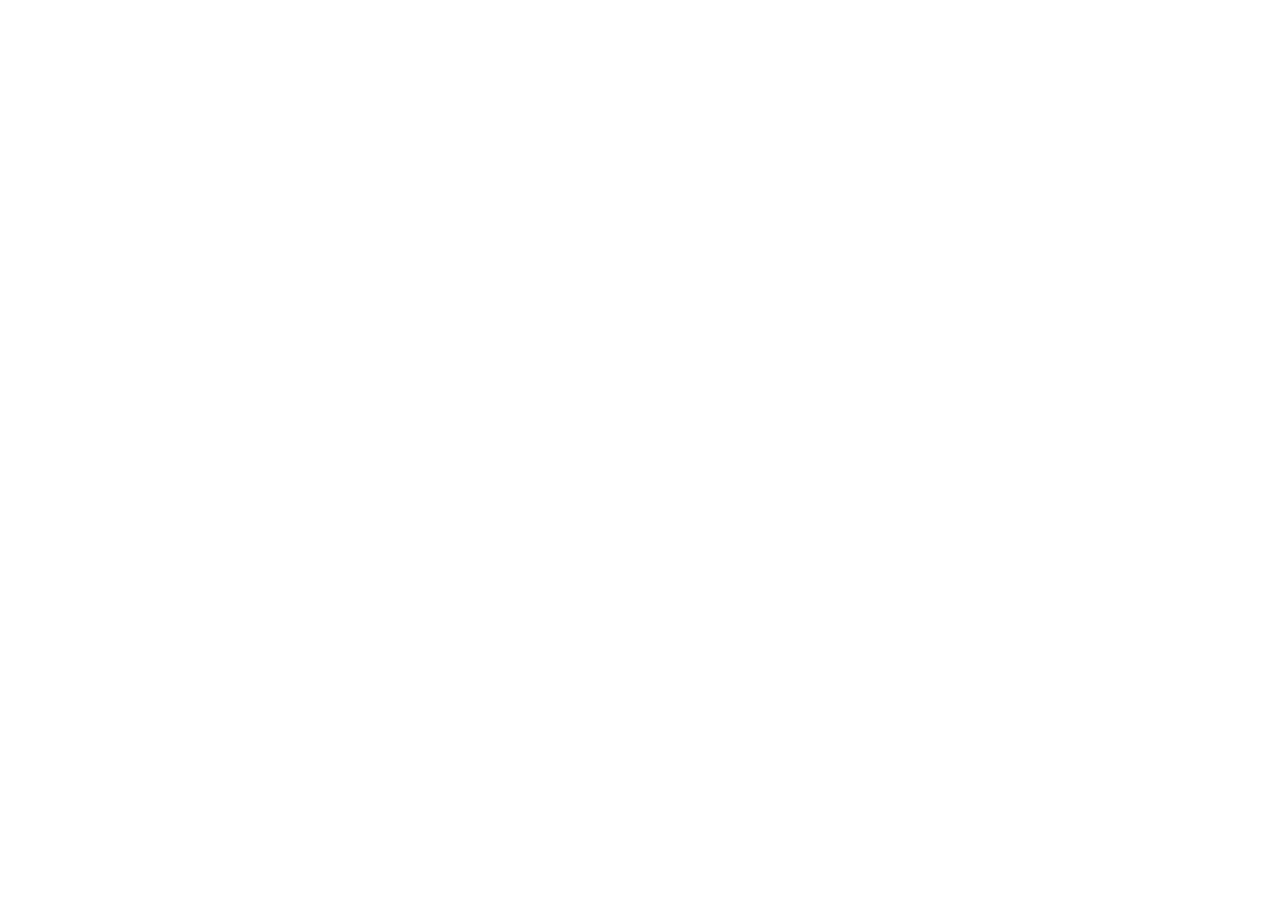
==== commit 5cc2a6a1: "Redesign the site as one quiet page that leads with the work The old page was a Bootstrap card grid " ====
--- a/icu-readmission.html
+++ b/icu-readmission.html
@@ -1,1209 +1,12 @@
 <!DOCTYPE html>
 <html lang="en">
-  <head>
-    <meta charset="utf-8" />
-    <meta name="viewport" content="width=device-width, initial-scale=1, shrink-to-fit=no" />
-    <meta name="description" content="Machine Learning for ICU Readmission Prediction - A comprehensive analysis using MIMIC-IV data to predict 30-day hospital readmissions with XGBoost, delivering $17.25M potential annual value.">
-    <meta name="author" content="Joseph Lattanzi">
-    <link rel="icon" type="image/svg+xml" href="logo.svg" />
-    <title>ICU Readmission Prediction | Joseph Lattanzi</title>
-
-    <!-- Bootstrap CSS -->
-    <link href="https://cdn.jsdelivr.net/npm/bootstrap@5.3.0/dist/css/bootstrap.min.css" rel="stylesheet" />
-
-    <!-- Font Awesome -->
-    <link rel="stylesheet" href="https://cdnjs.cloudflare.com/ajax/libs/font-awesome/6.4.0/css/all.min.css" />
-
-    <!-- Google Fonts -->
-    <link href="https://fonts.googleapis.com/css2?family=Poppins:wght@400;500;600;700&family=Roboto:wght@300;400;500&display=swap" rel="stylesheet" />
-
-    <style>
-      :root {
-        --primary-color: #ffd203;
-        --secondary-color: #2563eb;
-        --accent-color: #10b981;
-        --text-dark: #1e293b;
-        --text-medium: #475569;
-        --text-light: #64748b;
-        --bg-light: #f8fafc;
-        --bg-gray: #f1f5f9;
-        --white: #ffffff;
-        --gradient-primary: linear-gradient(135deg, #1e293b 0%, #334155 100%);
-        --gradient-accent: linear-gradient(135deg, #2563eb 0%, #3b82f6 100%);
-        --shadow-sm: 0 1px 3px rgba(0,0,0,0.08);
-        --shadow-md: 0 4px 12px rgba(0,0,0,0.1);
-        --shadow-lg: 0 10px 40px rgba(0,0,0,0.12);
-        --transition: all 0.3s ease;
-      }
-
-      * {
-        margin: 0;
-        padding: 0;
-        box-sizing: border-box;
-      }
-
-      body {
-        font-family: 'Roboto', sans-serif;
-        font-size: 16px;
-        line-height: 1.7;
-        color: var(--text-dark);
-        background-color: var(--white);
-      }
-
-      h1, h2, h3, h4, h5, h6 {
-        font-family: 'Poppins', sans-serif;
-        font-weight: 600;
-        line-height: 1.3;
-      }
-
-      a {
-        text-decoration: none;
-        color: var(--secondary-color);
-        transition: var(--transition);
-      }
-
-      a:hover {
-        color: var(--primary-color);
-      }
-
-      /* Navigation */
-      .navbar {
-        padding: 1rem 0;
-        background: var(--white);
-        box-shadow: var(--shadow-sm);
-        position: fixed;
-        width: 100%;
-        top: 0;
-        z-index: 1000;
-      }
-
-      .navbar-brand img {
-        height: 40px;
-      }
-
-      .nav-link {
-        font-family: 'Poppins', sans-serif;
-        font-weight: 500;
-        color: var(--text-dark) !important;
-        margin: 0 0.5rem;
-        padding: 0.5rem 1rem !important;
-        border-radius: 8px;
-        transition: var(--transition);
-      }
-
-      .nav-link:hover {
-        background: var(--bg-light);
-        color: var(--secondary-color) !important;
-      }
-
-      /* Hero Section */
-      .hero {
-        background: var(--gradient-primary);
-        padding: 160px 0 100px;
-        position: relative;
-        overflow: hidden;
-      }
-
-      .hero::before {
-        content: '';
-        position: absolute;
-        top: 0;
-        left: 0;
-        right: 0;
-        bottom: 0;
-        background: url('data:image/svg+xml,<svg xmlns="http://www.w3.org/2000/svg" viewBox="0 0 100 100"><defs><pattern id="grid" width="10" height="10" patternUnits="userSpaceOnUse"><path d="M 10 0 L 0 0 0 10" fill="none" stroke="rgba(255,255,255,0.03)" stroke-width="0.5"/></pattern></defs><rect width="100" height="100" fill="url(%23grid)"/></svg>');
-        opacity: 0.5;
-      }
-
-      .hero-content {
-        position: relative;
-        z-index: 1;
-      }
-
-      .hero h1 {
-        font-size: 3rem;
-        font-weight: 700;
-        color: var(--white);
-        margin-bottom: 1rem;
-      }
-
-      .hero .subtitle {
-        font-size: 1.25rem;
-        color: var(--primary-color);
-        font-weight: 500;
-        margin-bottom: 1.5rem;
-      }
-
-      .hero p {
-        font-size: 1.1rem;
-        color: rgba(255,255,255,0.85);
-        max-width: 700px;
-        margin-bottom: 2rem;
-      }
-
-      .tech-badges {
-        display: flex;
-        flex-wrap: wrap;
-        gap: 0.75rem;
-        margin-bottom: 2rem;
-      }
-
-      .tech-badge {
-        background: rgba(255,255,255,0.1);
-        border: 1px solid rgba(255,255,255,0.2);
-        color: var(--white);
-        padding: 0.5rem 1rem;
-        border-radius: 50px;
-        font-size: 0.875rem;
-        font-weight: 500;
-      }
-
-      .hero-buttons {
-        display: flex;
-        flex-wrap: wrap;
-        gap: 1rem;
-      }
-
-      .btn-primary-custom {
-        background: var(--primary-color);
-        color: var(--text-dark);
-        padding: 0.875rem 2rem;
-        border-radius: 8px;
-        font-weight: 600;
-        border: none;
-        transition: var(--transition);
-      }
-
-      .btn-primary-custom:hover {
-        background: #e6bd00;
-        color: var(--text-dark);
-        transform: translateY(-2px);
-        box-shadow: 0 4px 12px rgba(255,210,3,0.4);
-      }
-
-      .btn-outline-custom {
-        background: transparent;
-        color: var(--white);
-        padding: 0.875rem 2rem;
-        border-radius: 8px;
-        font-weight: 600;
-        border: 2px solid rgba(255,255,255,0.3);
-        transition: var(--transition);
-      }
-
-      .btn-outline-custom:hover {
-        background: rgba(255,255,255,0.1);
-        color: var(--white);
-        border-color: rgba(255,255,255,0.5);
-      }
-
-      /* Key Metrics Section */
-      .metrics-section {
-        padding: 80px 0;
-        background: var(--white);
-        margin-top: -60px;
-        position: relative;
-        z-index: 10;
-      }
-
-      .metrics-grid {
-        display: grid;
-        grid-template-columns: repeat(4, 1fr);
-        gap: 1.5rem;
-      }
-
-      .metric-card {
-        background: var(--white);
-        border-radius: 16px;
-        padding: 2rem;
-        text-align: center;
-        box-shadow: var(--shadow-lg);
-        transition: var(--transition);
-        border: 1px solid rgba(0,0,0,0.05);
-      }
-
-      .metric-card:hover {
-        transform: translateY(-5px);
-        box-shadow: 0 20px 50px rgba(0,0,0,0.15);
-      }
-
-      .metric-icon {
-        width: 60px;
-        height: 60px;
-        border-radius: 12px;
-        display: flex;
-        align-items: center;
-        justify-content: center;
-        margin: 0 auto 1rem;
-        font-size: 1.5rem;
-      }
-
-      .metric-icon.blue { background: rgba(37,99,235,0.1); color: var(--secondary-color); }
-      .metric-icon.green { background: rgba(16,185,129,0.1); color: var(--accent-color); }
-      .metric-icon.yellow { background: rgba(255,210,3,0.15); color: #c59f00; }
-      .metric-icon.purple { background: rgba(139,92,246,0.1); color: #8b5cf6; }
-
-      .metric-value {
-        font-family: 'Poppins', sans-serif;
-        font-size: 2.25rem;
-        font-weight: 700;
-        color: var(--text-dark);
-        margin-bottom: 0.5rem;
-      }
-
-      .metric-label {
-        font-size: 0.95rem;
-        color: var(--text-light);
-        line-height: 1.4;
-      }
-
-      /* Section Styles */
-      .section {
-        padding: 100px 0;
-      }
-
-      .section-alt {
-        background: var(--bg-light);
-      }
-
-      .section-title {
-        font-size: 2.25rem;
-        color: var(--text-dark);
-        margin-bottom: 1rem;
-      }
-
-      .section-subtitle {
-        font-size: 1.1rem;
-        color: var(--text-light);
-        max-width: 600px;
-        margin-bottom: 3rem;
-      }
-
-      .title-divider {
-        display: flex;
-        align-items: center;
-        gap: 0.75rem;
-        margin: 1.5rem 0 2rem;
-      }
-
-      .divider-line {
-        width: 50px;
-        height: 3px;
-        background: var(--primary-color);
-        border-radius: 2px;
-      }
-
-      .divider-dot {
-        width: 8px;
-        height: 8px;
-        background: var(--primary-color);
-        border-radius: 50%;
-      }
-
-      /* Executive Summary */
-      .summary-card {
-        background: var(--white);
-        border-radius: 20px;
-        padding: 3rem;
-        box-shadow: var(--shadow-md);
-        border-left: 5px solid var(--secondary-color);
-      }
-
-      .summary-card h3 {
-        color: var(--secondary-color);
-        margin-bottom: 1.5rem;
-      }
-
-      .summary-list {
-        list-style: none;
-        padding: 0;
-      }
-
-      .summary-list li {
-        padding: 0.75rem 0;
-        padding-left: 2rem;
-        position: relative;
-        border-bottom: 1px solid var(--bg-gray);
-      }
-
-      .summary-list li:last-child {
-        border-bottom: none;
-      }
-
-      .summary-list li::before {
-        content: '\f00c';
-        font-family: 'Font Awesome 6 Free';
-        font-weight: 900;
-        position: absolute;
-        left: 0;
-        color: var(--accent-color);
-      }
-
-      /* Methodology Cards */
-      .method-card {
-        background: var(--white);
-        border-radius: 16px;
-        padding: 2rem;
-        height: 100%;
-        box-shadow: var(--shadow-sm);
-        transition: var(--transition);
-        border: 1px solid rgba(0,0,0,0.05);
-      }
-
-      .method-card:hover {
-        box-shadow: var(--shadow-md);
-        transform: translateY(-3px);
-      }
-
-      .method-icon {
-        width: 50px;
-        height: 50px;
-        border-radius: 10px;
-        display: flex;
-        align-items: center;
-        justify-content: center;
-        margin-bottom: 1.25rem;
-        font-size: 1.25rem;
-        background: var(--gradient-accent);
-        color: var(--white);
-      }
-
-      .method-card h4 {
-        font-size: 1.25rem;
-        margin-bottom: 1rem;
-        color: var(--text-dark);
-      }
-
-      .method-card p {
-        color: var(--text-medium);
-        font-size: 0.95rem;
-        margin-bottom: 1rem;
-      }
-
-      .method-list {
-        list-style: none;
-        padding: 0;
-        margin: 0;
-      }
-
-      .method-list li {
-        padding: 0.4rem 0;
-        font-size: 0.9rem;
-        color: var(--text-medium);
-        padding-left: 1.25rem;
-        position: relative;
-      }
-
-      .method-list li::before {
-        content: '';
-        position: absolute;
-        left: 0;
-        top: 50%;
-        transform: translateY(-50%);
-        width: 6px;
-        height: 6px;
-        border-radius: 50%;
-        background: var(--secondary-color);
-      }
-
-      /* Results Section */
-      .results-image {
-        border-radius: 16px;
-        box-shadow: var(--shadow-lg);
-        width: 100%;
-        transition: var(--transition);
-      }
-
-      .results-image:hover {
-        transform: scale(1.02);
-      }
-
-      .results-card {
-        background: var(--white);
-        border-radius: 16px;
-        padding: 2rem;
-        box-shadow: var(--shadow-sm);
-        height: 100%;
-      }
-
-      .results-card h4 {
-        font-size: 1.1rem;
-        color: var(--text-dark);
-        margin-bottom: 1rem;
-        display: flex;
-        align-items: center;
-        gap: 0.5rem;
-      }
-
-      .results-card h4 i {
-        color: var(--secondary-color);
-      }
-
-      .comparison-table {
-        width: 100%;
-        border-collapse: collapse;
-      }
-
-      .comparison-table th,
-      .comparison-table td {
-        padding: 0.75rem;
-        text-align: left;
-        border-bottom: 1px solid var(--bg-gray);
-        font-size: 0.95rem;
-      }
-
-      .comparison-table th {
-        font-weight: 600;
-        color: var(--text-dark);
-        background: var(--bg-light);
-      }
-
-      .comparison-table tr:last-child td {
-        border-bottom: none;
-      }
-
-      .comparison-table .highlight {
-        background: rgba(16,185,129,0.1);
-        font-weight: 600;
-      }
-
-      /* Business Value */
-      .value-card {
-        background: var(--gradient-primary);
-        border-radius: 20px;
-        padding: 3rem;
-        color: var(--white);
-      }
-
-      .value-card h3 {
-        color: var(--primary-color);
-        margin-bottom: 2rem;
-      }
-
-      .value-stats {
-        display: grid;
-        grid-template-columns: repeat(3, 1fr);
-        gap: 2rem;
-        margin-bottom: 2rem;
-      }
-
-      .value-stat {
-        text-align: center;
-      }
-
-      .value-stat .number {
-        font-family: 'Poppins', sans-serif;
-        font-size: 2.5rem;
-        font-weight: 700;
-        color: var(--primary-color);
-        display: block;
-      }
-
-      .value-stat .label {
-        font-size: 0.95rem;
-        color: rgba(255,255,255,0.8);
-      }
-
-      .value-description {
-        color: rgba(255,255,255,0.9);
-        font-size: 1.05rem;
-        line-height: 1.8;
-      }
-
-      /* Features Section */
-      .feature-importance {
-        display: flex;
-        flex-direction: column;
-        gap: 1rem;
-      }
-
-      .feature-item {
-        display: flex;
-        align-items: center;
-        gap: 1rem;
-      }
-
-      .feature-bar-container {
-        flex: 1;
-        height: 12px;
-        background: var(--bg-gray);
-        border-radius: 6px;
-        overflow: hidden;
-      }
-
-      .feature-bar {
-        height: 100%;
-        background: var(--gradient-accent);
-        border-radius: 6px;
-        transition: width 1s ease;
-      }
-
-      .feature-name {
-        width: 200px;
-        font-size: 0.9rem;
-        color: var(--text-medium);
-      }
-
-      .feature-value {
-        width: 60px;
-        text-align: right;
-        font-weight: 600;
-        font-size: 0.9rem;
-        color: var(--text-dark);
-      }
-
-      /* Timeline */
-      .timeline {
-        position: relative;
-        padding-left: 2rem;
-      }
-
-      .timeline::before {
-        content: '';
-        position: absolute;
-        left: 0;
-        top: 0;
-        bottom: 0;
-        width: 3px;
-        background: var(--bg-gray);
-        border-radius: 3px;
-      }
-
-      .timeline-item {
-        position: relative;
-        padding-bottom: 2rem;
-      }
-
-      .timeline-item:last-child {
-        padding-bottom: 0;
-      }
-
-      .timeline-item::before {
-        content: '';
-        position: absolute;
-        left: -2rem;
-        top: 0.25rem;
-        width: 14px;
-        height: 14px;
-        border-radius: 50%;
-        background: var(--secondary-color);
-        border: 3px solid var(--white);
-        box-shadow: var(--shadow-sm);
-        transform: translateX(-5.5px);
-      }
-
-      .timeline-item h4 {
-        font-size: 1.1rem;
-        margin-bottom: 0.5rem;
-        color: var(--text-dark);
-      }
-
-      .timeline-item p {
-        color: var(--text-medium);
-        font-size: 0.95rem;
-        margin: 0;
-      }
-
-      /* CTA Section */
-      .cta-section {
-        background: var(--gradient-primary);
-        padding: 80px 0;
-        text-align: center;
-      }
-
-      .cta-section h2 {
-        color: var(--white);
-        font-size: 2rem;
-        margin-bottom: 1rem;
-      }
-
-      .cta-section p {
-        color: rgba(255,255,255,0.8);
-        font-size: 1.1rem;
-        margin-bottom: 2rem;
-      }
-
-      .cta-buttons {
-        display: flex;
-        justify-content: center;
-        gap: 1rem;
-        flex-wrap: wrap;
-      }
-
-      /* Footer */
-      .footer {
-        background: var(--text-dark);
-        padding: 2rem 0;
-        text-align: center;
-      }
-
-      .footer p {
-        color: rgba(255,255,255,0.7);
-        margin: 0;
-      }
-
-      /* Responsive */
-      @media (max-width: 991px) {
-        .hero h1 { font-size: 2.5rem; }
-        .metrics-grid { grid-template-columns: repeat(2, 1fr); }
-        .value-stats { grid-template-columns: 1fr; gap: 1.5rem; }
-      }
-
-      @media (max-width: 767px) {
-        .hero { padding: 140px 0 80px; }
-        .hero h1 { font-size: 2rem; }
-        .hero p { font-size: 1rem; }
-        .section { padding: 60px 0; }
-        .section-title { font-size: 1.75rem; }
-        .metrics-grid { grid-template-columns: 1fr; }
-        .metric-card { padding: 1.5rem; }
-        .metric-value { font-size: 1.75rem; }
-        .summary-card { padding: 2rem; }
-        .feature-name { width: 140px; font-size: 0.8rem; }
-      }
-
-      /* Scroll animations */
-      .fade-in {
-        opacity: 0;
-        transform: translateY(20px);
-        transition: opacity 0.6s ease, transform 0.6s ease;
-      }
-
-      .fade-in.visible {
-        opacity: 1;
-        transform: translateY(0);
-      }
-    </style>
-  </head>
-
-  <body>
-    <!-- Navigation -->
-    <nav class="navbar navbar-expand-lg">
-      <div class="container">
-        <a class="navbar-brand" href="/">
-          <img src="logo.svg" alt="Joseph Lattanzi" />
-        </a>
-        <button class="navbar-toggler" type="button" data-bs-toggle="collapse" data-bs-target="#navbarNav">
-          <span class="navbar-toggler-icon"></span>
-        </button>
-        <div class="collapse navbar-collapse" id="navbarNav">
-          <ul class="navbar-nav ms-auto">
-            <li class="nav-item">
-              <a class="nav-link" href="/"><i class="fas fa-arrow-left me-1"></i> Back to Portfolio</a>
-            </li>
-            <li class="nav-item">
-              <a class="nav-link" href="https://github.com/jlattanzi4/icu-readmission-prediction" target="_blank">
-                <i class="fab fa-github me-1"></i> View Code
-              </a>
-            </li>
-          </ul>
-        </div>
-      </div>
-    </nav>
-
-    <!-- Hero Section -->
-    <section class="hero">
-      <div class="container">
-        <div class="row align-items-center">
-          <div class="col-lg-8 hero-content">
-            <p class="subtitle">Master of Science Capstone Project</p>
-            <h1>Who Comes Back? Machine Learning for ICU Readmission Prediction</h1>
-            <p>
-              An end-to-end machine learning system analyzing 545,316 hospital admissions and 150M+ data points
-              to predict 30-day ICU readmissions, enabling hospitals to target high-risk patients for early
-              intervention and optimize resource allocation.
-            </p>
-            <div class="tech-badges">
-              <span class="tech-badge"><i class="fas fa-code me-1"></i> R</span>
-              <span class="tech-badge"><i class="fas fa-brain me-1"></i> XGBoost</span>
-              <span class="tech-badge"><i class="fas fa-tree me-1"></i> Random Forest</span>
-              <span class="tech-badge"><i class="fas fa-database me-1"></i> MIMIC-IV</span>
-              <span class="tech-badge"><i class="fas fa-chart-line me-1"></i> Statistical Modeling</span>
-            </div>
-            <div class="hero-buttons">
-              <a href="https://github.com/jlattanzi4/icu-readmission-prediction" target="_blank" class="btn-primary-custom">
-                <i class="fab fa-github me-2"></i>View on GitHub
-              </a>
-              <a href="#methodology" class="btn-outline-custom">
-                <i class="fas fa-microscope me-2"></i>Explore Methodology
-              </a>
-            </div>
-          </div>
-        </div>
-      </div>
-    </section>
-
-    <!-- Key Metrics -->
-    <section class="metrics-section">
-      <div class="container">
-        <div class="metrics-grid">
-          <div class="metric-card fade-in">
-            <div class="metric-icon blue">
-              <i class="fas fa-chart-area"></i>
-            </div>
-            <div class="metric-value">0.683</div>
-            <div class="metric-label">AUC Score<br><small>49% better than baseline</small></div>
-          </div>
-          <div class="metric-card fade-in">
-            <div class="metric-icon green">
-              <i class="fas fa-dollar-sign"></i>
-            </div>
-            <div class="metric-value">$17.25M</div>
-            <div class="metric-label">Potential Annual Value<br><small>For large academic hospitals</small></div>
-          </div>
-          <div class="metric-card fade-in">
-            <div class="metric-icon yellow">
-              <i class="fas fa-users"></i>
-            </div>
-            <div class="metric-value">13</div>
-            <div class="metric-label">Number Needed to Screen<br><small>To prevent one readmission</small></div>
-          </div>
-          <div class="metric-card fade-in">
-            <div class="metric-icon purple">
-              <i class="fas fa-bullseye"></i>
-            </div>
-            <div class="metric-value">52.5%</div>
-            <div class="metric-label">Readmission Capture<br><small>In top risk tertile</small></div>
-          </div>
-        </div>
-      </div>
-    </section>
-
-    <!-- Executive Summary -->
-    <section class="section" id="summary">
-      <div class="container">
-        <div class="row justify-content-center">
-          <div class="col-lg-10">
-            <div class="text-center mb-5">
-              <h2 class="section-title">Executive Summary</h2>
-              <div class="title-divider justify-content-center">
-                <span class="divider-line"></span>
-                <span class="divider-dot"></span>
-                <span class="divider-line"></span>
-              </div>
-            </div>
-
-            <div class="row g-4">
-              <div class="col-lg-6">
-                <div class="summary-card h-100">
-                  <h3><i class="fas fa-exclamation-triangle me-2"></i>The Challenge</h3>
-                  <p style="color: var(--text-medium); font-size: 1.05rem; line-height: 1.8;">
-                    Hospital readmissions cost approximately <strong>$26 billion annually</strong> in the United States.
-                    Approximately 20% of Medicare beneficiaries experience readmission within 30 days, with average
-                    US hospital readmission rates of 14.67% across all conditions. Despite targeted interventions,
-                    predicting which ICU patients will return remains a significant challenge.
-                  </p>
-                </div>
-              </div>
-              <div class="col-lg-6">
-                <div class="summary-card h-100">
-                  <h3><i class="fas fa-lightbulb me-2"></i>The Solution</h3>
-                  <ul class="summary-list">
-                    <li>Machine learning model trained on <strong>545,316 hospital admissions</strong></li>
-                    <li>Engineered <strong>57 predictive features</strong> from clinical data</li>
-                    <li>Processed <strong>150M+ data points</strong> from MIMIC-IV database</li>
-                    <li>Compared Logistic Regression, Random Forest, and XGBoost</li>
-                    <li>Temporal validation for honest performance estimates</li>
-                  </ul>
-                </div>
-              </div>
-            </div>
-          </div>
-        </div>
-      </div>
-    </section>
-
-    <!-- Data & Methodology -->
-    <section class="section section-alt" id="methodology">
-      <div class="container">
-        <div class="text-center mb-5">
-          <h2 class="section-title">Data & Methodology</h2>
-          <div class="title-divider justify-content-center">
-            <span class="divider-line"></span>
-            <span class="divider-dot"></span>
-            <span class="divider-line"></span>
-          </div>
-          <p class="section-subtitle mx-auto">
-            Leveraging the MIMIC-IV database with rigorous preprocessing, feature engineering, and model validation
-          </p>
-        </div>
-
-        <div class="row g-4">
-          <div class="col-lg-3 col-md-6">
-            <div class="method-card">
-              <div class="method-icon">
-                <i class="fas fa-database"></i>
-              </div>
-              <h4>Data Source</h4>
-              <p>MIMIC-IV: De-identified health data from Beth Israel Deaconess Medical Center (2008-2019)</p>
-              <ul class="method-list">
-                <li>546,028 Admissions</li>
-                <li>364,627 Patients</li>
-                <li>75M+ Lab Events</li>
-                <li>6 Core Data Tables</li>
-              </ul>
-            </div>
-          </div>
-          <div class="col-lg-3 col-md-6">
-            <div class="method-card">
-              <div class="method-icon">
-                <i class="fas fa-cogs"></i>
-              </div>
-              <h4>Feature Engineering</h4>
-              <p>57 engineered features spanning multiple clinical domains</p>
-              <ul class="method-list">
-                <li>Comorbidity Indices (Charlson)</li>
-                <li>Healthcare Utilization</li>
-                <li>Medication Risk Scores</li>
-                <li>Clinical Complexity Metrics</li>
-              </ul>
-            </div>
-          </div>
-          <div class="col-lg-3 col-md-6">
-            <div class="method-card">
-              <div class="method-icon">
-                <i class="fas fa-project-diagram"></i>
-              </div>
-              <h4>Model Development</h4>
-              <p>Systematic comparison of interpretable and complex algorithms</p>
-              <ul class="method-list">
-                <li>Logistic Regression</li>
-                <li>Random Forest</li>
-                <li>XGBoost (Selected)</li>
-                <li>Threshold Optimization</li>
-              </ul>
-            </div>
-          </div>
-          <div class="col-lg-3 col-md-6">
-            <div class="method-card">
-              <div class="method-icon">
-                <i class="fas fa-shield-alt"></i>
-              </div>
-              <h4>Validation Strategy</h4>
-              <p>Rigorous temporal validation preventing data leakage</p>
-              <ul class="method-list">
-                <li>Chronological Train/Val/Test Split</li>
-                <li>Calibration Assessment</li>
-                <li>Fairness Analysis</li>
-                <li>External Validation Ready</li>
-              </ul>
-            </div>
-          </div>
-        </div>
-      </div>
-    </section>
-
-    <!-- Model Results -->
-    <section class="section" id="results">
-      <div class="container">
-        <div class="text-center mb-5">
-          <h2 class="section-title">Model Performance</h2>
-          <div class="title-divider justify-content-center">
-            <span class="divider-line"></span>
-            <span class="divider-dot"></span>
-            <span class="divider-line"></span>
-          </div>
-          <p class="section-subtitle mx-auto">
-            XGBoost emerged as the top performer with strong discrimination and excellent calibration
-          </p>
-        </div>
-
-        <div class="row g-4 align-items-center mb-5">
-          <div class="col-lg-6">
-            <img src="https://raw.githubusercontent.com/jlattanzi4/icu-readmission-prediction/main/ROC_curves.png"
-                 alt="ROC Curves Comparison" class="results-image">
-          </div>
-          <div class="col-lg-6">
-            <div class="results-card">
-              <h4><i class="fas fa-trophy"></i> Model Comparison Results</h4>
-              <table class="comparison-table">
-                <thead>
-                  <tr>
-                    <th>Model</th>
-                    <th>AUC</th>
-                    <th>Sensitivity</th>
-                    <th>PPV</th>
-                  </tr>
-                </thead>
-                <tbody>
-                  <tr>
-                    <td>Logistic Regression</td>
-                    <td>0.655</td>
-                    <td>64.2%</td>
-                    <td>28.5%</td>
-                  </tr>
-                  <tr>
-                    <td>Random Forest</td>
-                    <td>0.660</td>
-                    <td>65.1%</td>
-                    <td>29.2%</td>
-                  </tr>
-                  <tr class="highlight">
-                    <td><strong>XGBoost</strong></td>
-                    <td><strong>0.683</strong></td>
-                    <td><strong>68.8%</strong></td>
-                    <td><strong>29.8%</strong></td>
-                  </tr>
-                </tbody>
-              </table>
-              <p style="margin-top: 1.5rem; color: var(--text-medium); font-size: 0.95rem;">
-                <strong>Key Finding:</strong> The 29.8% PPV represents a <strong>50% relative improvement</strong>
-                over the 20% baseline readmission rate, enabling more efficient resource allocation.
-              </p>
-            </div>
-          </div>
-        </div>
-
-        <div class="row g-4">
-          <div class="col-lg-6">
-            <div class="results-card">
-              <h4><i class="fas fa-chart-bar"></i> Top Predictive Features</h4>
-              <div class="feature-importance">
-                <div class="feature-item">
-                  <span class="feature-name">Clinical Complexity Score</span>
-                  <div class="feature-bar-container">
-                    <div class="feature-bar" style="width: 100%;"></div>
-                  </div>
-                  <span class="feature-value">100%</span>
-                </div>
-                <div class="feature-item">
-                  <span class="feature-name">Charlson Comorbidity Index</span>
-                  <div class="feature-bar-container">
-                    <div class="feature-bar" style="width: 87%;"></div>
-                  </div>
-                  <span class="feature-value">87%</span>
-                </div>
-                <div class="feature-item">
-                  <span class="feature-name">Healthcare Utilization</span>
-                  <div class="feature-bar-container">
-                    <div class="feature-bar" style="width: 75%;"></div>
-                  </div>
-                  <span class="feature-value">75%</span>
-                </div>
-                <div class="feature-item">
-                  <span class="feature-name">Medication Burden</span>
-                  <div class="feature-bar-container">
-                    <div class="feature-bar" style="width: 68%;"></div>
-                  </div>
-                  <span class="feature-value">68%</span>
-                </div>
-                <div class="feature-item">
-                  <span class="feature-name">Length of Stay</span>
-                  <div class="feature-bar-container">
-                    <div class="feature-bar" style="width: 54%;"></div>
-                  </div>
-                  <span class="feature-value">54%</span>
-                </div>
-                <div class="feature-item">
-                  <span class="feature-name">Age</span>
-                  <div class="feature-bar-container">
-                    <div class="feature-bar" style="width: 42%;"></div>
-                  </div>
-                  <span class="feature-value">42%</span>
-                </div>
-              </div>
-            </div>
-          </div>
-          <div class="col-lg-6">
-            <img src="https://raw.githubusercontent.com/jlattanzi4/icu-readmission-prediction/main/xgboost_calibration.png"
-                 alt="XGBoost Calibration Plot" class="results-image">
-            <p style="margin-top: 1rem; color: var(--text-medium); font-size: 0.9rem; text-align: center;">
-              <strong>Well-Calibrated Model:</strong> ECE = 0.022, indicating trustworthy probability estimates
-            </p>
-          </div>
-        </div>
-      </div>
-    </section>
-
-    <!-- Business Value -->
-    <section class="section section-alt" id="value">
-      <div class="container">
-        <div class="row justify-content-center">
-          <div class="col-lg-10">
-            <div class="value-card">
-              <h3><i class="fas fa-chart-line me-2"></i>Clinical Impact & Business Value</h3>
-              <div class="value-stats">
-                <div class="value-stat">
-                  <span class="number">$1.3M</span>
-                  <span class="label">Net Annual Benefit<br>(30,000-discharge hospital)</span>
-                </div>
-                <div class="value-stat">
-                  <span class="number">117%</span>
-                  <span class="label">Return on Investment<br>After intervention costs</span>
-                </div>
-                <div class="value-stat">
-                  <span class="number">1.5x</span>
-                  <span class="label">More Efficient<br>Than random selection</span>
-                </div>
-              </div>
-              <p class="value-description">
-                The model enables a <strong>tiered intervention strategy</strong>: High-risk patients (>40% probability)
-                receive intensive transitional care management with home visits ($800-1000/patient), moderate-risk patients
-                (20-40%) receive standard TCM with phone follow-up ($400-600/patient), and low-risk patients (<20%)
-                receive educational materials and portal access ($100-200/patient).
-              </p>
-              <p class="value-description" style="margin-top: 1rem;">
-                <strong>Key Insight:</strong> A model doesn't need to be perfect to be valuable. A 0.683 AUC translates
-                to substantial clinical and financial impact when applied at scale. The difference between 20% and 30% PPV
-                represents millions in annual savings.
-              </p>
-            </div>
-          </div>
-        </div>
-      </div>
-    </section>
-
-    <!-- Fairness & Limitations -->
-    <section class="section" id="fairness">
-      <div class="container">
-        <div class="row g-5">
-          <div class="col-lg-6">
-            <h2 class="section-title">Fairness Analysis</h2>
-            <div class="title-divider">
-              <span class="divider-line"></span>
-              <span class="divider-dot"></span>
-              <span class="divider-line"></span>
-            </div>
-            <p style="color: var(--text-medium); margin-bottom: 1.5rem;">
-              Proactive examination of model performance across demographic groups ensures equitable healthcare delivery.
-            </p>
-            <div class="results-card">
-              <h4><i class="fas fa-balance-scale"></i> Key Findings</h4>
-              <ul class="summary-list">
-                <li>Best performance for Black/African American patients (74% sensitivity)</li>
-                <li>Lower sensitivity for Hispanic/Latino patients (54%) requires attention</li>
-                <li>No systematic bias detected in calibration across groups</li>
-                <li>Data quality categories (UNKNOWN race) excluded to prevent spurious correlations</li>
-                <li>Fairness monitoring infrastructure recommended for deployment</li>
-              </ul>
-            </div>
-          </div>
-          <div class="col-lg-6">
-            <h2 class="section-title">Implementation Roadmap</h2>
-            <div class="title-divider">
-              <span class="divider-line"></span>
-              <span class="divider-dot"></span>
-              <span class="divider-line"></span>
-            </div>
-            <div class="timeline">
-              <div class="timeline-item">
-                <h4>Immediate (Month 1-3)</h4>
-                <p>Prospective validation study, external validation if multi-center data available, address identified limitations</p>
-              </div>
-              <div class="timeline-item">
-                <h4>Medium-Term (Month 4-9)</h4>
-                <p>Pilot deployment with 20-30% of discharge population, develop tiered intervention protocols, implement fairness monitoring</p>
-              </div>
-              <div class="timeline-item">
-                <h4>Long-Term (Month 10+)</h4>
-                <p>Quarterly model retraining, continuous quality improvement dashboard, integrate NLP from clinical notes</p>
-              </div>
-            </div>
-          </div>
-        </div>
-      </div>
-    </section>
-
-    <!-- Conclusions -->
-    <section class="section section-alt" id="conclusions">
-      <div class="container">
-        <div class="text-center mb-5">
-          <h2 class="section-title">Key Takeaways</h2>
-          <div class="title-divider justify-content-center">
-            <span class="divider-line"></span>
-            <span class="divider-dot"></span>
-            <span class="divider-line"></span>
-          </div>
-        </div>
-
-        <div class="row g-4 justify-content-center">
-          <div class="col-lg-4 col-md-6">
-            <div class="method-card text-center">
-              <div class="method-icon mx-auto">
-                <i class="fas fa-check-circle"></i>
-              </div>
-              <h4>Validated Performance</h4>
-              <p>XGBoost achieved 0.683 AUC on temporally held-out test data with minimal degradation from validation, indicating excellent generalization.</p>
-            </div>
-          </div>
-          <div class="col-lg-4 col-md-6">
-            <div class="method-card text-center">
-              <div class="method-icon mx-auto">
-                <i class="fas fa-hand-holding-usd"></i>
-              </div>
-              <h4>Tangible ROI</h4>
-              <p>117% ROI after accounting for intervention and model costs, with Number Needed to Screen of 13 patients to prevent one readmission.</p>
-            </div>
-          </div>
-          <div class="col-lg-4 col-md-6">
-            <div class="method-card text-center">
-              <div class="method-icon mx-auto">
-                <i class="fas fa-road"></i>
-              </div>
-              <h4>Clear Path Forward</h4>
-              <p>Administrative EHR data can identify high-risk patients with clinically meaningful accuracy, enabling efficient resource allocation at scale.</p>
-            </div>
-          </div>
-        </div>
-      </div>
-    </section>
-
-    <!-- CTA Section -->
-    <section class="cta-section">
-      <div class="container">
-        <h2>Explore the Full Analysis</h2>
-        <p>View the complete code, methodology, and detailed findings on GitHub</p>
-        <div class="cta-buttons">
-          <a href="https://github.com/jlattanzi4/icu-readmission-prediction" target="_blank" class="btn-primary-custom">
-            <i class="fab fa-github me-2"></i>View Repository
-          </a>
-          <a href="/" class="btn-outline-custom">
-            <i class="fas fa-arrow-left me-2"></i>Back to Portfolio
-          </a>
-        </div>
-      </div>
-    </section>
-
-    <!-- Footer -->
-    <footer class="footer">
-      <div class="container">
-        <p>&copy; 2025 Joseph Lattanzi. Master of Science in Applied Data Science - Bay Path University</p>
-      </div>
-    </footer>
-
-    <!-- Bootstrap JS -->
-    <script src="https://cdn.jsdelivr.net/npm/bootstrap@5.3.0/dist/js/bootstrap.bundle.min.js"></script>
-
-    <!-- Scroll Animation -->
-    <script>
-      // Fade in elements on scroll
-      const fadeElements = document.querySelectorAll('.fade-in');
-
-      const observerOptions = {
-        threshold: 0.1,
-        rootMargin: '0px 0px -50px 0px'
-      };
-
-      const observer = new IntersectionObserver((entries) => {
-        entries.forEach(entry => {
-          if (entry.isIntersecting) {
-            entry.target.classList.add('visible');
-          }
-        });
-      }, observerOptions);
-
-      fadeElements.forEach(el => observer.observe(el));
-
-      // Smooth scroll for anchor links
-      document.querySelectorAll('a[href^="#"]').forEach(anchor => {
-        anchor.addEventListener('click', function (e) {
-          e.preventDefault();
-          const target = document.querySelector(this.getAttribute('href'));
-          if (target) {
-            target.scrollIntoView({ behavior: 'smooth', block: 'start' });
-          }
-        });
-      });
-    </script>
-  </body>
+<head>
+<meta charset="utf-8">
+<title>Who comes back? Predicting 30-day hospital readmission</title>
+<meta http-equiv="refresh" content="0; url=https://github.com/jlattanzi4/icu-readmission-prediction">
+<link rel="canonical" href="https://github.com/jlattanzi4/icu-readmission-prediction">
+</head>
+<body>
+<p>This project now lives in its repository: <a href="https://github.com/jlattanzi4/icu-readmission-prediction">jlattanzi4/icu-readmission-prediction</a>.</p>
+</body>
 </html>
